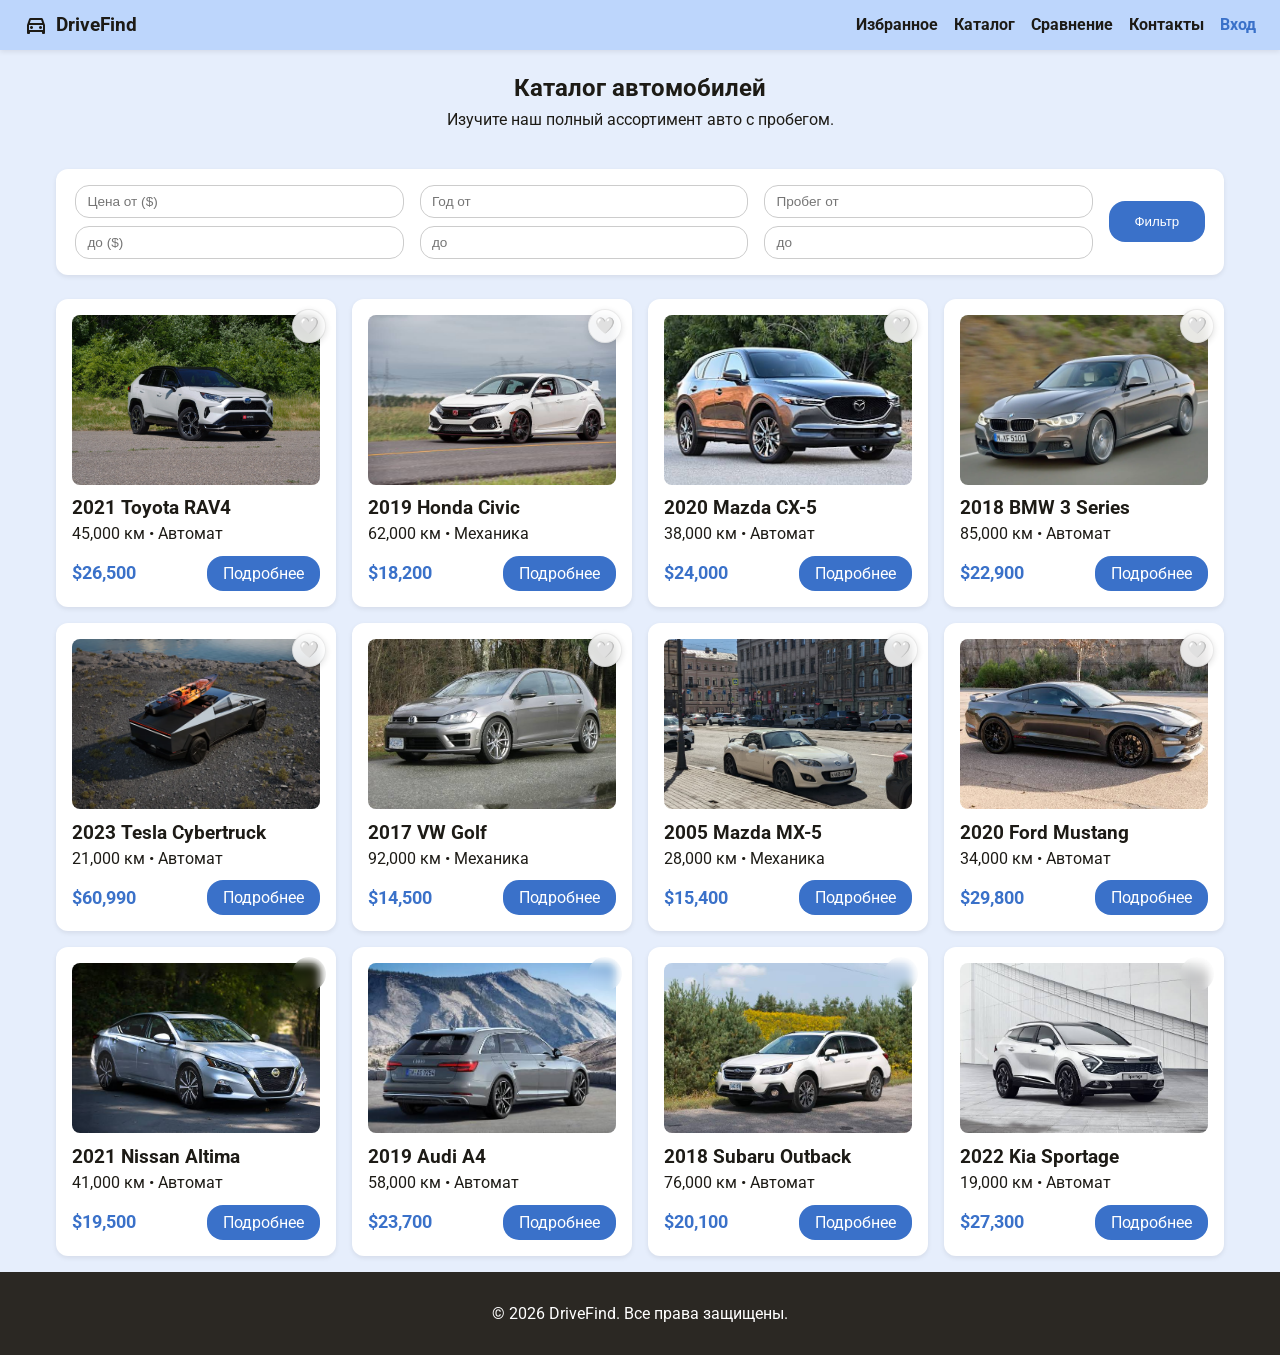
==== internet/catalogue.html @ b0a1e63a "Initial commit: DriveFind (PR 1-4 ready)" ====
<!DOCTYPE html>
<html lang="ru">
<head>
  <meta charset="UTF-8">
  <meta name="viewport" content="width=device-width, initial-scale=1.0">
  <title>DriveFind — Каталог</title>
  <link rel="stylesheet" href="style.css">
  <link href="https://fonts.googleapis.com/css2?family=Roboto:wght@400;500;700&display=swap" rel="stylesheet">
  <link href="https://fonts.googleapis.com/css2?family=Material+Symbols+Outlined" rel="stylesheet" />
</head>
<body>

  <!-- шапка сайта -->
  <header>
    <a href="index.html" class="logo">
      <span class="material-symbols-outlined">directions_car</span>
      DriveFind
    </a>
    <nav class="nav-links">
      <a href="favorites.html">Избранное</a>
      <a href="catalogue.html">Каталог</a>
      <a href="compare.html">Сравнение</a>
      <a href="contacts.html">Контакты</a>
    </nav>
  </header>

  <main>
    <!-- заголовок страницы -->
    <section class="hero">
      <h1>Каталог автомобилей</h1>
      <p>Изучите наш полный ассортимент авто с пробегом.</p>
    </section>

    <!-- контейнер для фильтров и каталога, чтобы ширина была одинаковой -->
    <section class="cars-section wide">

      <!-- форма для фильтров (3 столбца: Цена, Год, Пробег + кнопка) -->
      <form class="filter-box">
        <div class="filter-col">
          <input type="number" step="1000" min="0" placeholder="Цена от ($)">
          <input type="number" step="1000" min="0" placeholder="до ($)">
        </div>
        <div class="filter-col">
          <input type="number" step="1" min="1990" max="2026" placeholder="Год от">
          <input type="number" step="1" min="1990" max="2026" placeholder="до">
        </div>
        <div class="filter-col">
          <input type="number" step="10000" min="0" placeholder="Пробег от">
          <input type="number" step="10000" min="0" placeholder="до">
        </div>
        <button type="button" class="btn">Фильтр</button>
      </form>

      <!-- каталог из 12 машин -->
      <div class="car-grid">

        <div class="card">
          <img src="images/rav4/1.jpeg" alt="Toyota RAV4">
          <h3>2021 Toyota RAV4</h3>
          <p>45,000 км • Автомат</p>
          <div class="card-footer">
            <span class="price" data-base-price="26500">$26,500</span>
            <a href="item.html?id=1" class="btn">Подробнее</a>
          </div>
        </div>

        <div class="card">
          <img src="images/civic/1.jpeg" alt="Honda Civic">
          <h3>2019 Honda Civic</h3>
          <p>62,000 км • Механика</p>
          <div class="card-footer">
            <span class="price" data-base-price="18200">$18,200</span>
            <a href="item.html?id=2" class="btn">Подробнее</a>
          </div>
        </div>

        <div class="card">
          <img src="images/cx-5/1.jpeg" alt="Mazda CX-5">
          <h3>2020 Mazda CX-5</h3>
          <p>38,000 км • Автомат</p>
          <div class="card-footer">
            <span class="price" data-base-price="24000">$24,000</span>
            <a href="item.html?id=3" class="btn">Подробнее</a>
          </div>
        </div>

        <div class="card">
          <img src="images/bmw-3/1.jpeg" alt="BMW 3 Series">
          <h3>2018 BMW 3 Series</h3>
          <p>85,000 км • Автомат</p>
          <div class="card-footer">
            <span class="price" data-base-price="22900">$22,900</span>
            <a href="item.html?id=4" class="btn">Подробнее</a>
          </div>
        </div>

        <div class="card">
          <img src="images/cybertruck/1.jpeg" alt="Tesla Cybertruck">
          <h3>2023 Tesla Cybertruck</h3>
          <p>21,000 км • Автомат</p>
          <div class="card-footer">
            <span class="price" data-base-price="60990">$60,990</span>
            <a href="item.html?id=5" class="btn">Подробнее</a>
          </div>
        </div>

        <div class="card">
          <img src="images/golf/1.jpeg" alt="VW Golf">
          <h3>2017 VW Golf</h3>
          <p>92,000 км • Механика</p>
          <div class="card-footer">
            <span class="price" data-base-price="14500">$14,500</span>
            <a href="item.html?id=6" class="btn">Подробнее</a>
          </div>
        </div>

        <div class="card">
          <img src="images/miata/1.jpeg" alt="Mazda MX-5">
          <h3>2005 Mazda MX-5</h3>
          <p>28,000 км • Механика</p>
          <div class="card-footer">
            <span class="price" data-base-price="15400">$15,400</span>
            <a href="item.html?id=7" class="btn">Подробнее</a>
          </div>
        </div>

        <div class="card">
          <img src="images/mustang/1.jpeg" alt="Ford Mustang">
          <h3>2020 Ford Mustang</h3>
          <p>34,000 км • Автомат</p>
          <div class="card-footer">
            <span class="price" data-base-price="29800">$29,800</span>
            <a href="item.html?id=8" class="btn">Подробнее</a>
          </div>
        </div>

        <div class="card">
          <img src="images/altima/1.jpeg" alt="Nissan Altima">
          <h3>2021 Nissan Altima</h3>
          <p>41,000 км • Автомат</p>
          <div class="card-footer">
            <span class="price" data-base-price="19500">$19,500</span>
            <a href="item.html?id=9" class="btn">Подробнее</a>
          </div>
        </div>

        <div class="card">
          <img src="images/audi_a4/1.jpeg" alt="Audi A4">
          <h3>2019 Audi A4</h3>
          <p>58,000 км • Автомат</p>
          <div class="card-footer">
            <span class="price" data-base-price="23700">$23,700</span>
            <a href="item.html?id=10" class="btn">Подробнее</a>
          </div>
        </div>

        <div class="card">
          <img src="images/outback/1.jpeg" alt="Subaru Outback">
          <h3>2018 Subaru Outback</h3>
          <p>76,000 км • Автомат</p>
          <div class="card-footer">
            <span class="price" data-base-price="20100">$20,100</span>
            <a href="item.html?id=11" class="btn">Подробнее</a>
          </div>
        </div>

        <div class="card">
          <img src="images/sportage/1.jpeg" alt="Kia Sportage">
          <h3>2022 Kia Sportage</h3>
          <p>19,000 км • Автомат</p>
          <div class="card-footer">
            <span class="price" data-base-price="27300">$27,300</span>
            <a href="item.html?id=12" class="btn">Подробнее</a>
          </div>
        </div>

      </div>
    </section>
  </main>

  <!-- подвал -->
  <footer>
    <p>&copy; 2026 DriveFind. Все права защищены.</p>
  </footer>

  <script src="main.js"></script>
</body>
</html>
---- internet/style.css ----
/* родная первоначальная цветовая гамма */
:root {
  --bg-color: #e6eefc; /* цвет фона самого сайта */
  --header-bg: #bdd6fc; /* цвет фона header */
  --footer-bg: #2b2823; /* цвет фона footer */
  --primary: #3a71c9; /* цвет текста цены и кнопок в карточке */
  --card-bg: white; /* цвет фона карточки */
  --text: #1d1b16; /* основной цвет текста на сайте */
  --text-bright: white; /* цвет текста в кнопках и в подвале */
}

*, *::before, *::after {
  box-sizing: border-box;
}

body {
  font-family: "Roboto", sans-serif;
  background-color: var(--bg-color);
  color: var(--text);
  margin: 0;

  /* чтобы footer внизу сайта лежал независимо от количества контента на странице */
  min-height: 100vh;
  display: flex;
  flex-direction: column;
}

a {
  text-decoration: none;
  color: var(--text);
}

/* шапка сайта */
header {
  position: sticky;
  top: 0;
  z-index: 1000;
  display: flex;
  justify-content: space-between;
  align-items: center;
  background-color: var(--header-bg);
  padding: 0.8rem 1.5rem;
  box-shadow: 0 2px 5px rgba(0,0,0,0.08);
  flex-wrap: nowrap; /* чтобы не перенослись элементы на новую строку */
}

.logo {
  font-size: 1.2rem;
  font-weight: bold;
  display: flex;
  align-items: center;
  gap: 8px;
  white-space: nowrap;
}

.nav-links {
  display: flex;
  align-items: center;
  gap: 1rem;
  font-weight: bold;
  flex-wrap: nowrap;
  white-space: nowrap;
}

.nav-links a {
  display: inline-flex;
  align-items: center;
  line-height: 1;
}

/* моя геройская секция */
.hero {
  text-align: center;
  padding: 1.5rem 1rem;
}

.hero h1 {
  margin: 0 0 0.5rem 0;
}

.hero p {
  margin: 0;
}

/* общие блоки и сетка */
.cars-section {
  max-width: 960px;
  margin: 0 auto;
  padding: 1rem;
  width: 100%;
}

.cars-section.wide {
  max-width: 1200px;
}

.cars-section h2 {
  text-align: center;
}

/* фильтры в каталоге (3 столбца: Цена, Год, Пробег + кнопка) */
.filter-box {
  background-color: var(--card-bg);
  padding: 1rem 1.2rem;
  border-radius: 12px;
  margin-bottom: 1.5rem;
  display: flex;
  gap: 1rem;
  align-items: center;
  justify-content: space-between;
  box-shadow: 0 2px 5px rgba(0,0,0,0.08);
  width: 100%;
}

.filter-col {
  display: flex;
  flex-direction: column;
  gap: 0.5rem;
  flex: 1;
}

.filter-col input {
  padding: 0.5rem 0.7rem;
  border: 1px solid #ccc;
  border-radius: 14px;
  font-size: 0.85rem;
  width: 100%;
  box-sizing: border-box;
}

.filter-box button {
  flex-shrink: 0;
  white-space: nowrap;
  padding: 0.8rem 1.6rem;
  border-radius: 16px;
  height: fit-content;
}

/* сетка с машинками, чтобы фильтры не выпирали, она тоже растягивается на 100% */
.car-grid {
  display: grid;
  grid-template-columns: repeat(auto-fit, minmax(260px, 1fr));
  gap: 1rem;
  width: 100%;
}

/* карточка с машинкой */
.card {
  background-color: var(--card-bg);
  border-radius: 12px;
  padding: 1rem;
  display: flex;
  flex-direction: column;
  box-shadow: 0 2px 5px rgba(0,0,0,0.08);
}

/* фото машины в карточке */
.card img {
  width: 100%;
  height: 170px;
  object-fit: cover;
  border-radius: 8px;
}

.card h3 {
  margin: 0.8rem 0 0.3rem 0;
}

.card p {
  margin: 0 0 0.8rem 0;
}

.card-footer {
  display: flex;
  justify-content: space-between;
  align-items: center;
  margin-top: auto;
}

/* цена в карточке */
.price {
  font-weight: bold;
  color: var(--primary);
  font-size: 1.1rem;
}

.price-large {
  font-weight: bold;
  color: var(--primary);
  font-size: 1.5rem;
  margin: 0.5rem 0;
}

/* кнопка в карточке с закруглением */
.btn {
  background-color: var(--primary);
  color: var(--text-bright);
  padding: 0.5rem 1rem;
  border-radius: 16px;
  border: none;
  cursor: pointer;
  display: inline-block;
  text-align: center;
}

.btn-large {
  padding: 0.7rem 1.5rem;
  font-size: 1rem;
}

/* страница одной машины */
.item-container {
  max-width: 960px;
  margin: 1.5rem auto;
  padding: 0 1rem;
  width: 100%;
  display: flex;
  flex-direction: column;
  gap: 1.5rem;
}

.item-details {
  display: flex;
  gap: 1.5rem;
}

.item-card {
  background-color: var(--card-bg);
  border-radius: 12px;
  padding: 1.5rem;
  box-shadow: 0 2px 5px rgba(0,0,0,0.08);
  flex: 1;
  display: flex;
  flex-direction: column;
}

.gallery-card {
  flex: 1.2;
  position: relative;
  justify-content: center;
  align-items: center;
}

.gallery-card img {
  width: 100%;
  height: 300px;
  object-fit: cover;
  border-radius: 8px;
}

/* Кнопки переключения фото в стиле Material Design */
.gallery-btn {
  position: absolute;
  top: 50%;
  transform: translateY(-50%);
  background: rgba(255, 255, 255, 0.85);
  backdrop-filter: blur(4px);
  color: #1e293b;
  border: none;
  border-radius: 50%;
  width: 44px;
  height: 44px;
  display: flex;
  align-items: center;
  justify-content: center;
  cursor: pointer;
  box-shadow: 0 4px 10px rgba(0, 0, 0, 0.18);
  transition: all 0.2s ease;
  z-index: 10;
}

.gallery-btn:hover {
  background: #ffffff;
  transform: translateY(-50%) scale(1.1);
  box-shadow: 0 6px 14px rgba(0, 0, 0, 0.25);
  color: var(--primary);
}

.prev-btn { left: 14px; }
.next-btn { right: 14px; }

/* Индикаторы страниц фото (точки/кружки) */
.gallery-dots {
  position: absolute;
  bottom: 12px;
  left: 50%;
  transform: translateX(-50%);
  display: flex;
  gap: 8px;
  background: rgba(15, 23, 42, 0.55);
  backdrop-filter: blur(4px);
  padding: 5px 10px;
  border-radius: 20px;
  z-index: 10;
}

.gallery-dot {
  width: 9px;
  height: 9px;
  border-radius: 50%;
  background: rgba(255, 255, 255, 0.45);
  cursor: pointer;
  transition: all 0.25s ease;
}

.gallery-dot:hover {
  background: rgba(255, 255, 255, 0.85);
}

.gallery-dot.active {
  background: #ffffff;
  width: 22px;
  border-radius: 10px;
}

.item-subtitle {
  font-size: 0.95rem;
}

.description {
  line-height: 1.4;
}

.card-footer-item {
  margin-top: auto;
  padding-top: 1rem;
}

.full-specs-card {
  background-color: var(--card-bg);
  border-radius: 12px;
  padding: 1.5rem;
  box-shadow: 0 2px 5px rgba(0,0,0,0.08);
}

.full-specs-card h2 {
  margin-top: 0;
  border-bottom: 2px solid var(--bg-color);
  padding-bottom: 0.5rem;
}

.specs-grid {
  display: grid;
  grid-template-columns: repeat(auto-fit, minmax(240px, 1fr));
  gap: 0.8rem;
}

.spec-item {
  display: flex;
  justify-content: space-between;
  padding: 0.5rem;
  background-color: #f7fafe;
  border-radius: 8px;
}

.spec-value {
  font-weight: bold;
}

/* страница сравнения машин */
.compare-dual-container {
  display: flex;
  gap: 1.5rem;
  margin-top: 1rem;
}

.compare-column-card {
  flex: 1;
  background-color: var(--card-bg);
  border-radius: 12px;
  padding: 1.5rem;
  box-shadow: 0 2px 5px rgba(0,0,0,0.08);
  display: flex;
  flex-direction: column;
  gap: 1rem;
}

.compare-select-wrapper {
  display: flex;
  flex-direction: column;
  gap: 0.4rem;
}

.compare-select {
  padding: 0.5rem;
  border: 1px solid #ccc;
  border-radius: 16px;
  width: 100%;
}

.compare-preview {
  text-align: center;
  border-bottom: 1px solid #eee;
  padding-bottom: 1rem;
}

/* картинка заполняет весь блок целиком, без пустых полей по бокам */
.compare-preview img {
  width: 100%;
  height: 220px;
  object-fit: cover;
  border-radius: 8px;
}

.compare-preview h3 {
  margin: 0.5rem 0 0.2rem 0;
}

.compare-specs-list h4 {
  margin: 0 0 0.8rem 0;
  color: var(--primary);
  text-align: center;
}

.spec-row {
  display: flex;
  justify-content: space-between;
  padding: 0.5rem 0;
  border-bottom: 1px dashed #e0e0e0;
}

.spec-row-val {
  font-weight: bold;
}

/* форма обратной связи на странице контактов */
.contact-form {
  display: flex;
  flex-direction: column;
  gap: 0.8rem;
}

.contact-form input, .contact-form textarea {
  padding: 0.7rem;
  border: 1px solid #ccc;
  border-radius: 16px;
  font-family: inherit;
}

/* шоб не меняли размер поля для текста */
.contact-form textarea {
  resize: none;
}

/* подвал сайта */
footer {
  text-align: center;
  padding: 1rem;
  background-color: var(--footer-bg);
  color: var(--text-bright);
  margin-top: auto;
}

/* мобилка: пропорционально ужимаем шапку, чтобы она оставалась в одну строчку */
@media (max-width: 768px) {
  header {
    padding: 0.6rem 0.8rem;
    gap: 0.5rem;
    flex-wrap: nowrap; /* Хедер всегда строго в одну строку */
  }
  .logo {
    font-size: 0.95rem;
    gap: 4px;
    flex-shrink: 0;
  }
  .nav-links {
    gap: 0.5rem;
    font-size: 0.85rem;
    flex-wrap: nowrap;
  }
  .item-details {
    flex-direction: column;
  }
  .compare-dual-container {
    flex-direction: column;
  }
}

@media (max-width: 480px) {
  header {
    padding: 0.5rem;
  }
  .logo {
    font-size: 0.85rem;
  }
  .nav-links {
    gap: 0.35rem;
    font-size: 0.78rem;
  }
}

/* Кнопка избранного на карточках авто */
.card {
  position: relative;
}

.fav-btn {
  position: absolute;
  top: 10px;
  right: 10px;
  background: rgba(255, 255, 255, 0.85);
  backdrop-filter: blur(4px);
  border: 1px solid rgba(0, 0, 0, 0.08);
  border-radius: 50%;
  width: 34px;
  height: 34px;
  font-size: 16px;
  cursor: pointer;
  display: flex;
  align-items: center;
  justify-content: center;
  box-shadow: 0 2px 6px rgba(0, 0, 0, 0.12);
  transition: transform 0.2s, background 0.2s;
  z-index: 5;
  padding: 0;
  line-height: 1;
}

.fav-btn:hover {
  transform: scale(1.15);
  background: #ffffff;
}

.fav-btn.active {
  background: #ffe4e6;
  border-color: #f43f5e;
}
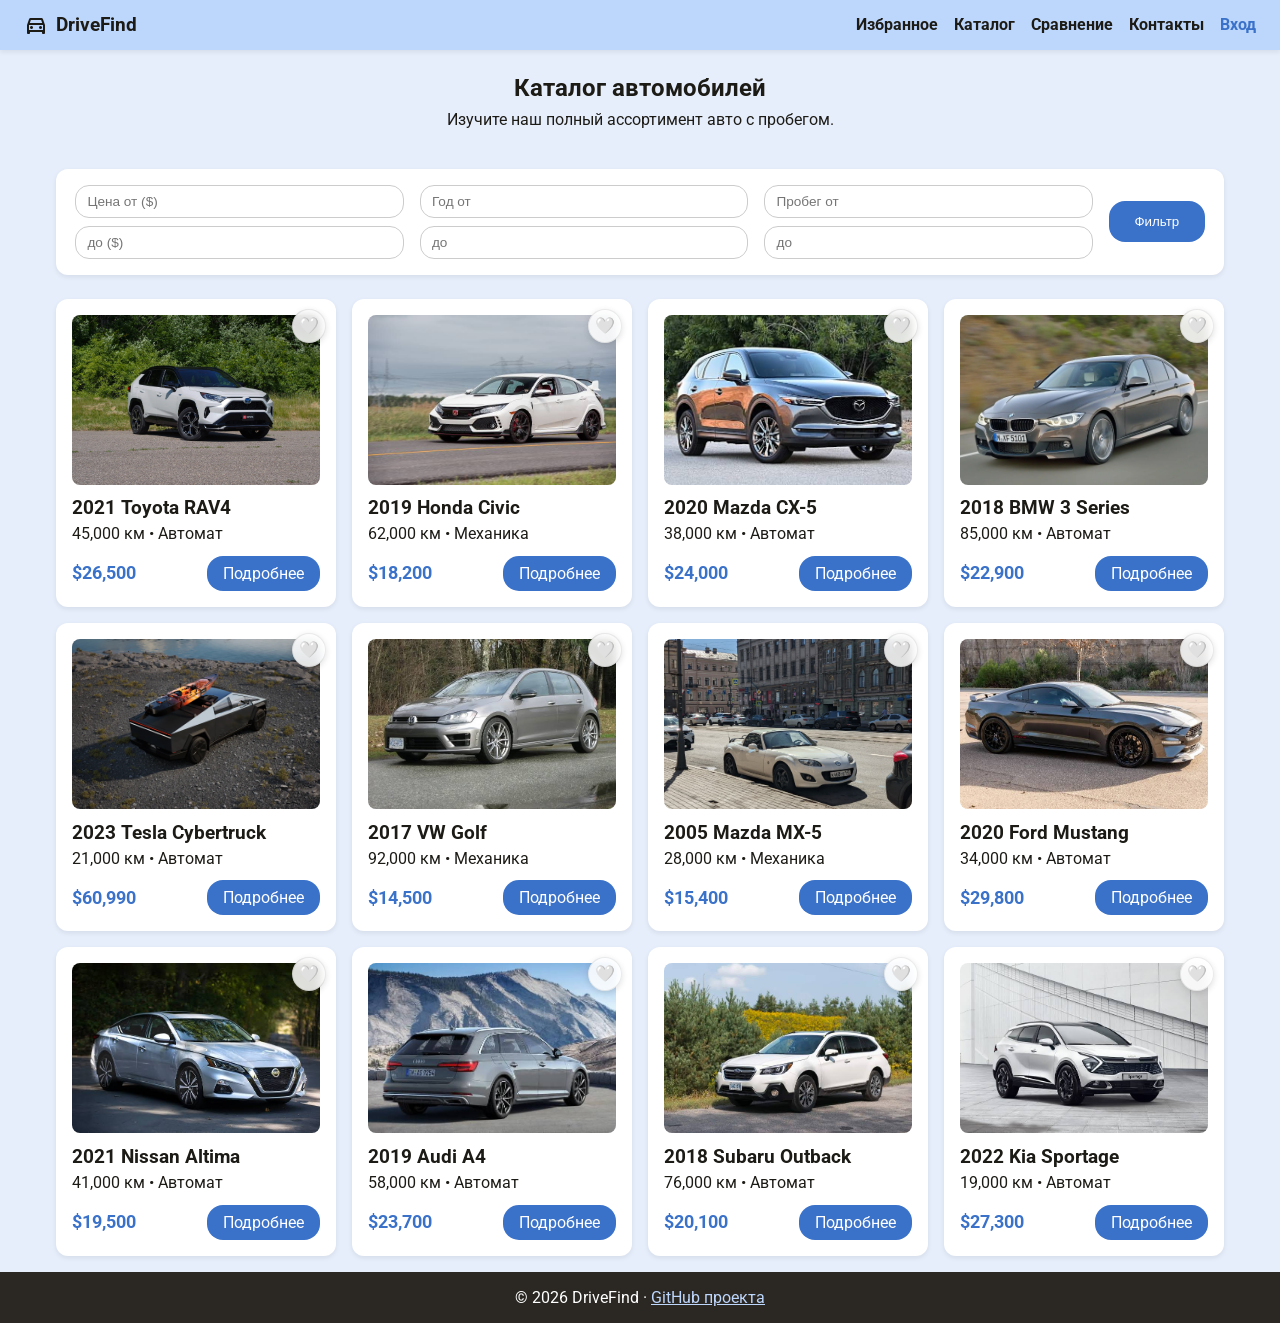
==== commit a7797581: "UI: add GitHub link in footer, fix contacts heading, merge contacts into single card" ====
--- a/internet/catalogue.html
+++ b/internet/catalogue.html
@@ -180,7 +180,7 @@
 
   <!-- подвал -->
   <footer>
-    <p>&copy; 2026 DriveFind. Все права защищены.</p>
+    <p>&copy; 2026 DriveFind &middot; <a href="https://github.com/Waytorious/drivefind-website" target="_blank" rel="noopener noreferrer">GitHub проекта</a></p>
   </footer>
 
   <script src="main.js"></script>
--- a/internet/style.css
+++ b/internet/style.css
@@ -442,6 +442,36 @@
   resize: none;
 }
 
+/* одна большая карточка на странице контактов */
+.contacts-grid {
+  display: flex;
+  gap: 2rem;
+  align-items: flex-start;
+}
+
+.contacts-info,
+.contacts-form-wrap {
+  flex: 1;
+  min-width: 0;
+}
+
+.contacts-info h1,
+.contacts-form-wrap h2 {
+  margin-top: 0;
+}
+
+.contacts-slogan {
+  color: #475569;
+  font-style: italic;
+  margin-bottom: 1.2rem;
+}
+
+.contacts-info a {
+  color: var(--primary);
+  font-weight: 500;
+  text-decoration: underline;
+}
+
 /* подвал сайта */
 footer {
   text-align: center;
@@ -451,6 +481,15 @@
   margin-top: auto;
 }
 
+footer p {
+  margin: 0;
+}
+
+footer a {
+  color: var(--header-bg);
+  text-decoration: underline;
+}
+
 /* мобилка: пропорционально ужимаем шапку, чтобы она оставалась в одну строчку */
 @media (max-width: 768px) {
   header {
@@ -468,8 +507,14 @@
     font-size: 0.85rem;
     flex-wrap: nowrap;
   }
-  .item-details {
+  .item-details,
+  .contacts-grid {
     flex-direction: column;
+    gap: 1.5rem;
+  }
+  .contacts-info,
+  .contacts-form-wrap {
+    width: 100%;
   }
   .compare-dual-container {
     flex-direction: column;
@@ -526,3 +571,9 @@
   border-color: #f43f5e;
 }
 
+.favorites-subtitle {
+  color: #64748b;
+  margin-top: -10px;
+  margin-bottom: 25px;
+}
+
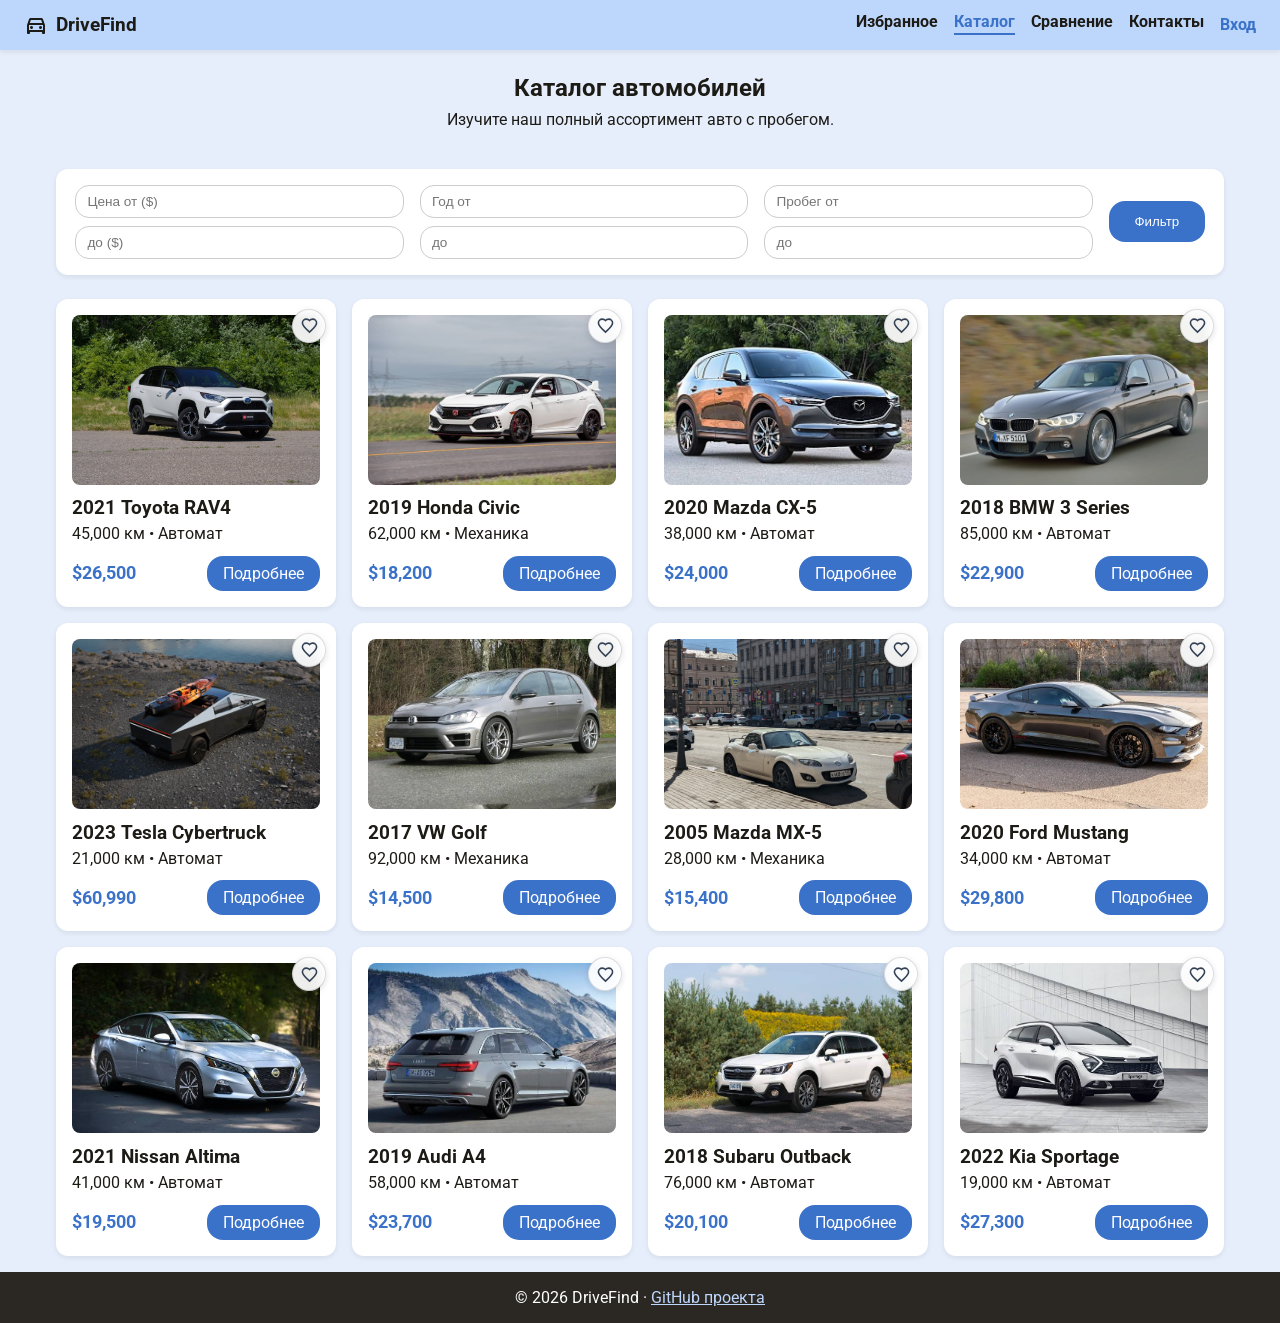
==== commit 957225a6: "UI: fix mobile filters, compare row alignment, item specs/buttons/carousel, favorites alignment, hea" ====
--- a/internet/catalogue.html
+++ b/internet/catalogue.html
@@ -18,7 +18,7 @@
     </a>
     <nav class="nav-links">
       <a href="favorites.html">Избранное</a>
-      <a href="catalogue.html">Каталог</a>
+      <a href="catalogue.html" class="active">Каталог</a>
       <a href="compare.html">Сравнение</a>
       <a href="contacts.html">Контакты</a>
     </nav>
--- a/internet/style.css
+++ b/internet/style.css
@@ -38,10 +38,11 @@
   display: flex;
   justify-content: space-between;
   align-items: center;
+  gap: 1rem;
   background-color: var(--header-bg);
   padding: 0.8rem 1.5rem;
   box-shadow: 0 2px 5px rgba(0,0,0,0.08);
-  flex-wrap: nowrap; /* чтобы не перенослись элементы на новую строку */
+  flex-wrap: nowrap;
 }
 
 .logo {
@@ -51,6 +52,7 @@
   align-items: center;
   gap: 8px;
   white-space: nowrap;
+  margin-right: auto;
 }
 
 .nav-links {
@@ -65,6 +67,22 @@
 .nav-links a {
   display: inline-flex;
   align-items: center;
+  line-height: 1;
+  padding-bottom: 3px;
+  border-bottom: 2px solid transparent;
+}
+
+.nav-links a.active {
+  color: var(--primary);
+  border-bottom-color: var(--primary);
+}
+
+.auth-nav-btn {
+  color: var(--primary);
+  font-weight: bold;
+  cursor: pointer;
+  white-space: nowrap;
+  flex-shrink: 0;
   line-height: 1;
 }
 
@@ -236,12 +254,17 @@
 
 .gallery-card {
   flex: 1.2;
+  justify-content: center;
+  align-items: center;
+}
+
+.gallery-frame {
   position: relative;
-  justify-content: center;
-  align-items: center;
-}
-
-.gallery-card img {
+  width: 100%;
+}
+
+.gallery-frame img {
+  display: block;
   width: 100%;
   height: 300px;
   object-fit: cover;
@@ -276,8 +299,8 @@
   color: var(--primary);
 }
 
-.prev-btn { left: 14px; }
-.next-btn { right: 14px; }
+.prev-btn { left: 10px; }
+.next-btn { right: 10px; }
 
 /* Индикаторы страниц фото (точки/кружки) */
 .gallery-dots {
@@ -324,6 +347,29 @@
 .card-footer-item {
   margin-top: auto;
   padding-top: 1rem;
+  display: flex;
+  flex-direction: column;
+  gap: 0.65rem;
+}
+
+.card-footer-item .btn {
+  width: 100%;
+}
+
+.btn-outline {
+  background: #ffffff;
+  color: var(--primary);
+  border: 1px solid var(--primary);
+  display: inline-flex;
+  align-items: center;
+  justify-content: center;
+  gap: 8px;
+}
+
+.btn-outline.active {
+  background: #ffe4e6;
+  border-color: #f43f5e;
+  color: #be123c;
 }
 
 .full-specs-card {
@@ -341,31 +387,40 @@
 
 .specs-grid {
   display: grid;
-  grid-template-columns: repeat(auto-fit, minmax(240px, 1fr));
+  grid-template-columns: repeat(auto-fit, minmax(260px, 1fr));
   gap: 0.8rem;
 }
 
 .spec-item {
   display: flex;
   justify-content: space-between;
-  padding: 0.5rem;
+  align-items: baseline;
+  gap: 0.75rem;
+  padding: 0.55rem 0.75rem;
   background-color: #f7fafe;
   border-radius: 8px;
 }
 
+.spec-label {
+  flex-shrink: 0;
+  color: #475569;
+}
+
 .spec-value {
   font-weight: bold;
+  text-align: right;
 }
 
 /* страница сравнения машин */
 .compare-dual-container {
-  display: flex;
+  display: grid;
+  grid-template-columns: 1fr 1fr;
   gap: 1.5rem;
   margin-top: 1rem;
 }
 
 .compare-column-card {
-  flex: 1;
+  min-width: 0;
   background-color: var(--card-bg);
   border-radius: 12px;
   padding: 1.5rem;
@@ -490,22 +545,35 @@
   text-decoration: underline;
 }
 
-/* мобилка: пропорционально ужимаем шапку, чтобы она оставалась в одну строчку */
+/* мобилка: двухуровневая шапка без сжатия и обрезания */
 @media (max-width: 768px) {
   header {
-    padding: 0.6rem 0.8rem;
+    padding: 0.65rem 1rem;
+    gap: 0.5rem 0.75rem;
+    flex-wrap: wrap;
+  }
+  .logo {
+    order: 1;
+    font-size: 1.05rem;
+    gap: 6px;
+    margin-right: 0;
+    flex-shrink: 0;
+  }
+  .auth-nav-btn {
+    order: 2;
+    font-size: 0.92rem;
+    max-width: 48%;
+    overflow: hidden;
+    text-overflow: ellipsis;
+  }
+  .nav-links {
+    order: 3;
+    width: 100%;
+    justify-content: space-between;
     gap: 0.5rem;
-    flex-wrap: nowrap; /* Хедер всегда строго в одну строку */
-  }
-  .logo {
-    font-size: 0.95rem;
-    gap: 4px;
-    flex-shrink: 0;
-  }
-  .nav-links {
-    gap: 0.5rem;
-    font-size: 0.85rem;
-    flex-wrap: nowrap;
+    font-size: 0.9rem;
+    padding-top: 0.45rem;
+    border-top: 1px solid rgba(29, 27, 22, 0.08);
   }
   .item-details,
   .contacts-grid {
@@ -516,21 +584,78 @@
   .contacts-form-wrap {
     width: 100%;
   }
+  .filter-box {
+    flex-direction: column;
+    gap: 0.65rem;
+    padding: 0.9rem;
+  }
+  .filter-col {
+    flex-direction: row;
+    width: 100%;
+    gap: 0.5rem;
+  }
+  .filter-box button {
+    width: 100%;
+  }
   .compare-dual-container {
+    gap: 0.75rem;
+  }
+  .compare-column-card {
+    padding: 0.85rem;
+    gap: 0.7rem;
+  }
+  .compare-preview img {
+    height: 120px;
+  }
+  .compare-preview h3 {
+    font-size: 0.95rem;
+    min-height: 2.5em;
+    display: flex;
+    align-items: center;
+    justify-content: center;
+  }
+  .compare-preview .price-large {
+    font-size: 1.15rem;
+  }
+  .compare-select {
+    font-size: 0.82rem;
+    padding: 0.4rem;
+  }
+  .spec-row {
     flex-direction: column;
+    align-items: flex-start;
+    justify-content: center;
+    min-height: 3.7rem;
+    gap: 0.15rem;
+    padding: 0.4rem 0;
+    font-size: 0.8rem;
+    line-height: 1.25;
+  }
+  .spec-row-label {
+    color: #64748b;
+    font-size: 0.73rem;
   }
 }
 
 @media (max-width: 480px) {
   header {
-    padding: 0.5rem;
+    padding: 0.6rem 0.85rem;
   }
   .logo {
-    font-size: 0.85rem;
+    font-size: 1rem;
   }
   .nav-links {
     gap: 0.35rem;
-    font-size: 0.78rem;
+    font-size: 0.84rem;
+  }
+  .compare-dual-container {
+    gap: 0.5rem;
+  }
+  .compare-column-card {
+    padding: 0.65rem;
+  }
+  .compare-preview img {
+    height: 96px;
   }
 }
 
@@ -543,13 +668,12 @@
   position: absolute;
   top: 10px;
   right: 10px;
-  background: rgba(255, 255, 255, 0.85);
+  background: rgba(255, 255, 255, 0.92);
   backdrop-filter: blur(4px);
-  border: 1px solid rgba(0, 0, 0, 0.08);
+  border: 1px solid rgba(15, 23, 42, 0.14);
   border-radius: 50%;
   width: 34px;
   height: 34px;
-  font-size: 16px;
   cursor: pointer;
   display: flex;
   align-items: center;
@@ -571,9 +695,3 @@
   border-color: #f43f5e;
 }
 
-.favorites-subtitle {
-  color: #64748b;
-  margin-top: -10px;
-  margin-bottom: 25px;
-}
-
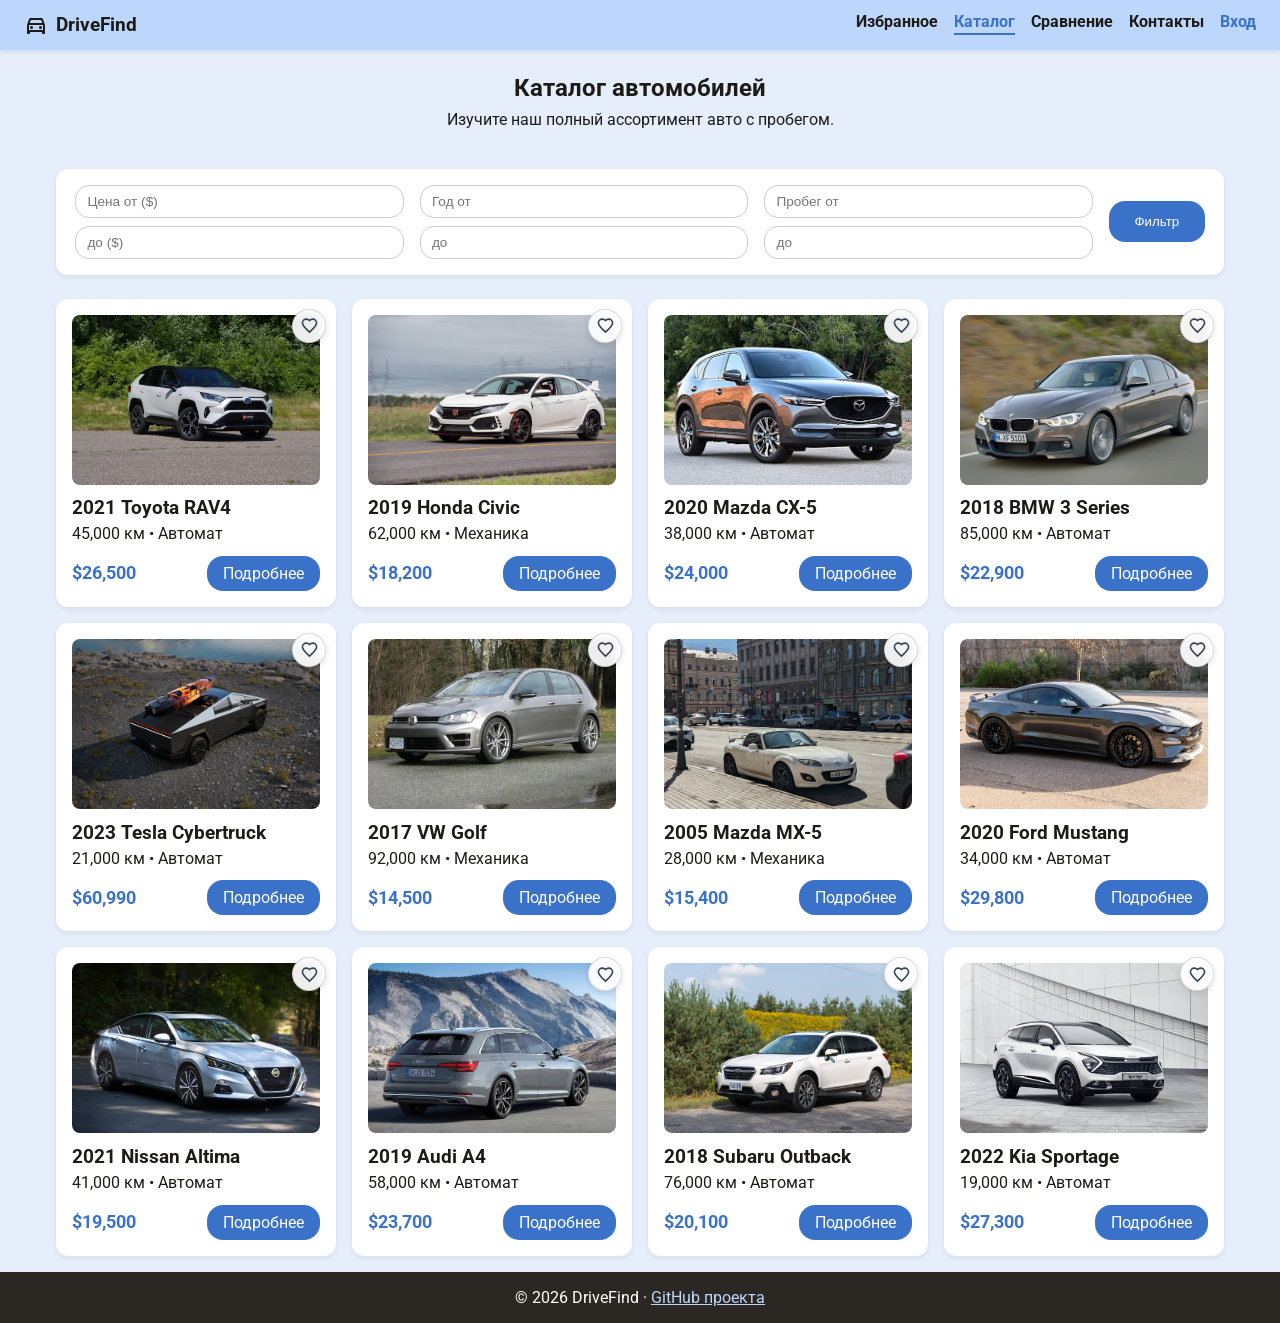
==== commit 3ea1dc6f: "Fix: client-side registration validation and readable FastAPI error handling" ====
--- a/internet/catalogue.html
+++ b/internet/catalogue.html
@@ -4,7 +4,7 @@
   <meta charset="UTF-8">
   <meta name="viewport" content="width=device-width, initial-scale=1.0">
   <title>DriveFind — Каталог</title>
-  <link rel="stylesheet" href="style.css">
+  <link rel="stylesheet" href="style.css?v=3">
   <link href="https://fonts.googleapis.com/css2?family=Roboto:wght@400;500;700&display=swap" rel="stylesheet">
   <link href="https://fonts.googleapis.com/css2?family=Material+Symbols+Outlined" rel="stylesheet" />
 </head>
@@ -183,6 +183,6 @@
     <p>&copy; 2026 DriveFind &middot; <a href="https://github.com/Waytorious/drivefind-website" target="_blank" rel="noopener noreferrer">GitHub проекта</a></p>
   </footer>
 
-  <script src="main.js"></script>
+  <script src="main.js?v=4"></script>
 </body>
 </html>
--- a/internet/style.css
+++ b/internet/style.css
@@ -78,12 +78,30 @@
 }
 
 .auth-nav-btn {
+  display: inline-flex;
+  align-items: center;
+  gap: 4px;
   color: var(--primary);
   font-weight: bold;
   cursor: pointer;
   white-space: nowrap;
   flex-shrink: 0;
   line-height: 1;
+  padding-bottom: 3px;
+  border-bottom: 2px solid transparent;
+}
+
+.auth-nav-btn .material-symbols-outlined {
+  font-size: 1.15em;
+  height: 1em;
+  line-height: 1;
+  display: inline-flex;
+  align-items: center;
+}
+
+.auth-username {
+  overflow: hidden;
+  text-overflow: ellipsis;
 }
 
 /* моя геройская секция */
@@ -620,6 +638,7 @@
   .compare-select {
     font-size: 0.82rem;
     padding: 0.4rem;
+    height: 2.35rem;
   }
   .spec-row {
     flex-direction: column;
